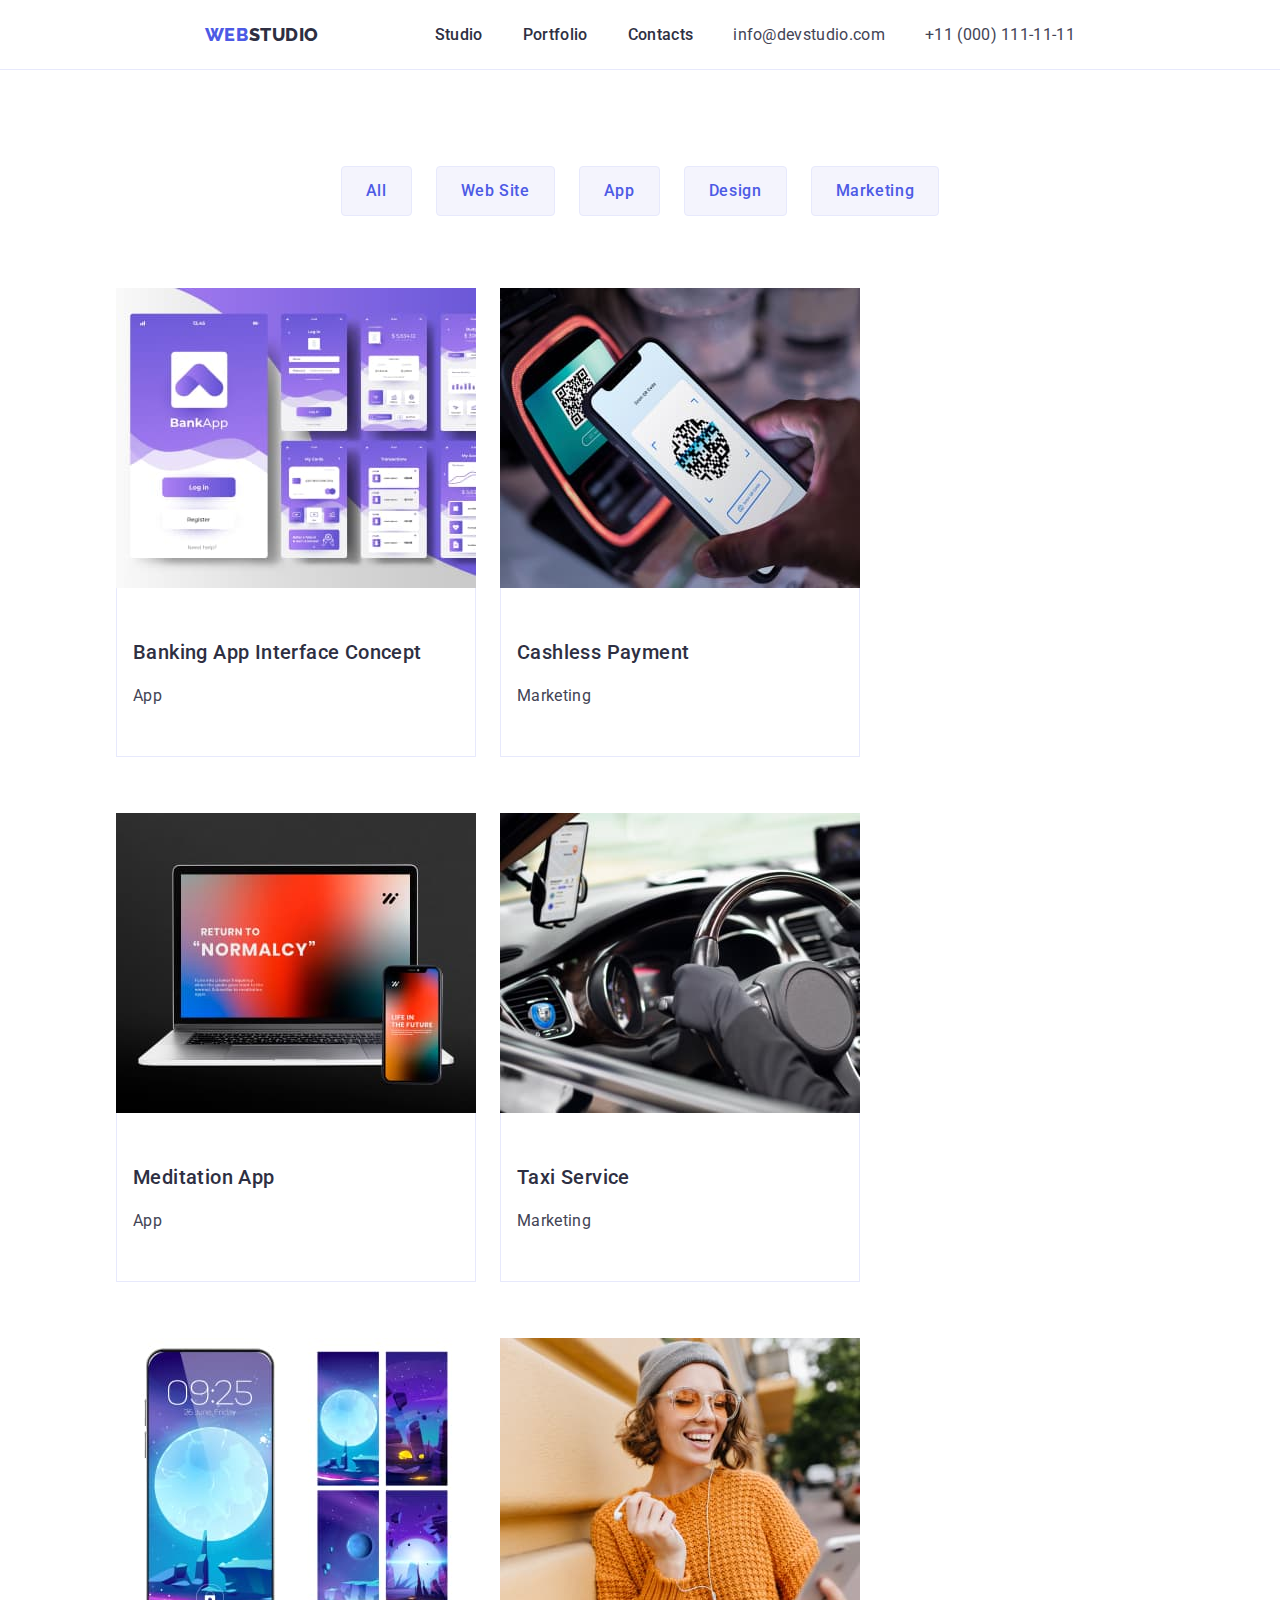
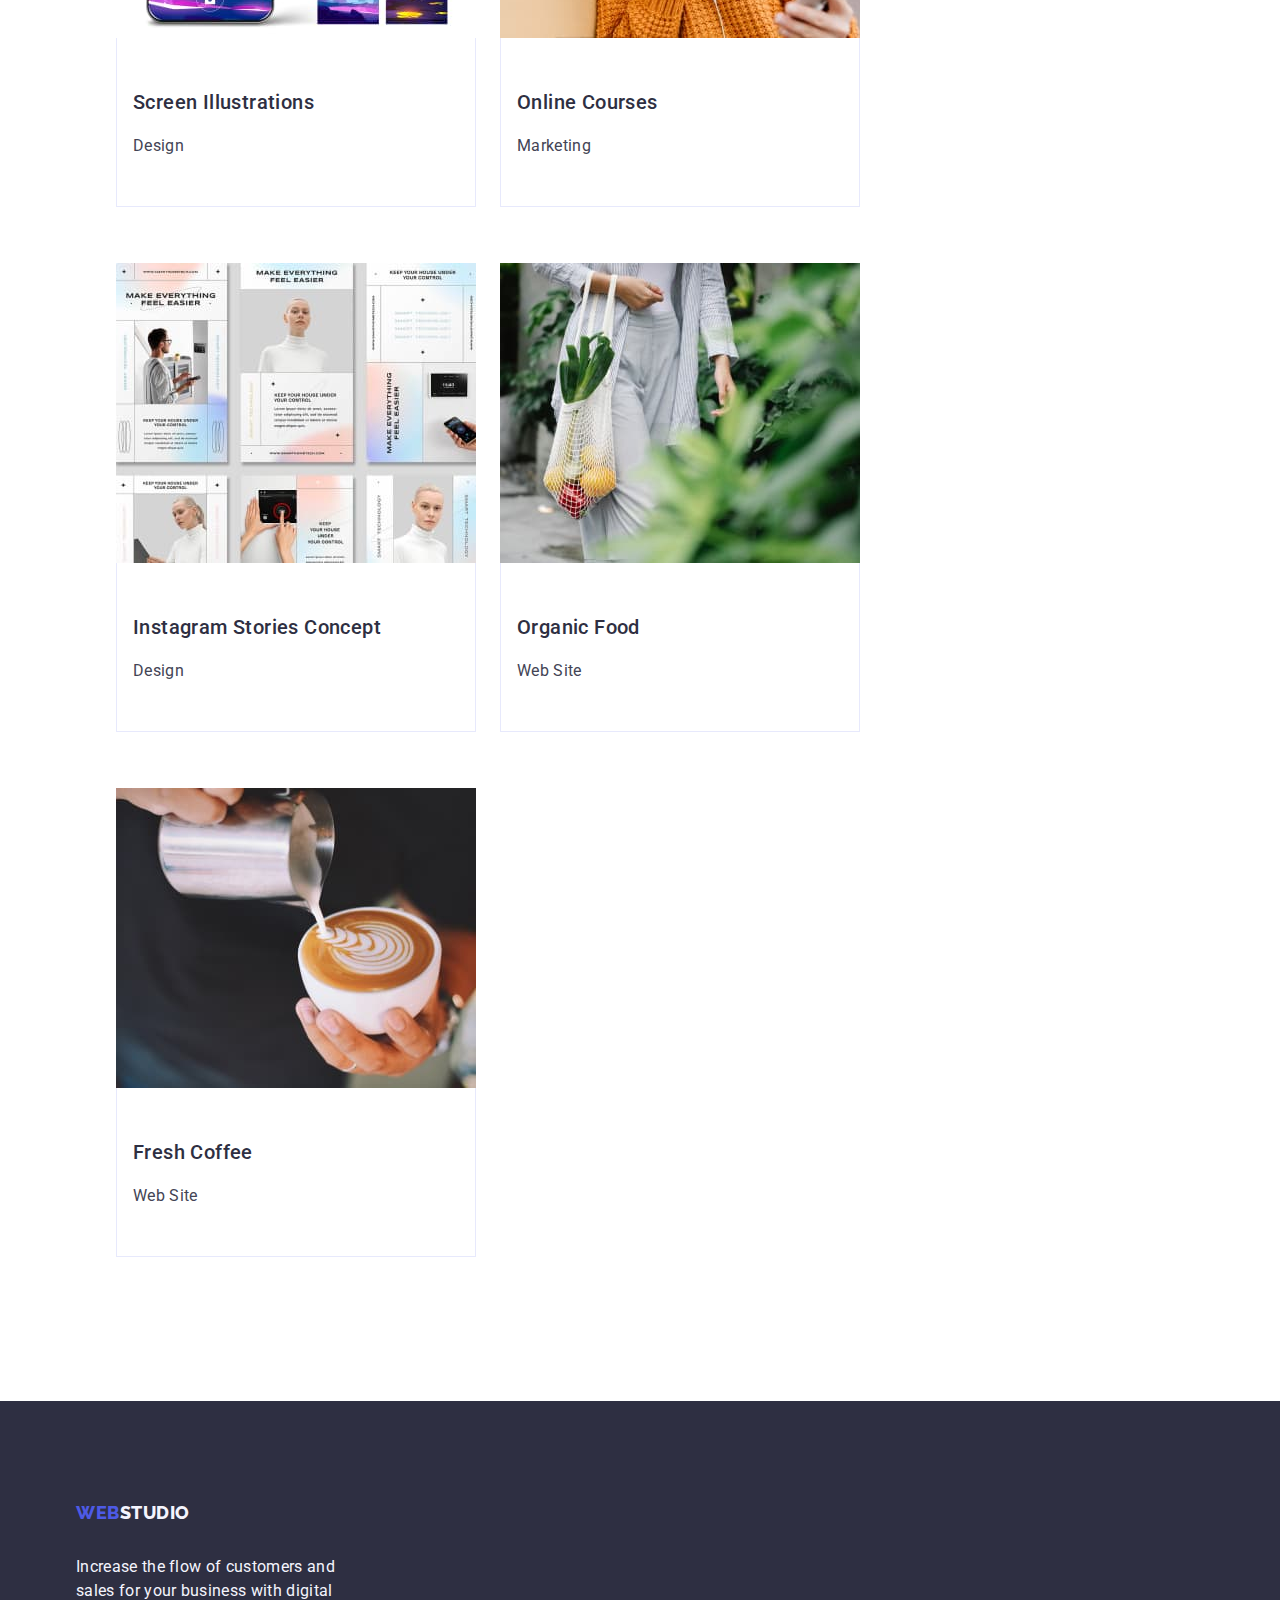
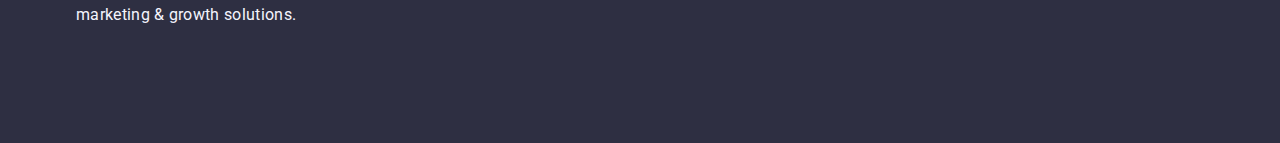
==== portfolio.html @ c35481bd "update portfolio" ====
<!DOCTYPE html>
<html lang="en">
  <head>
    <meta charset="UTF-8" />
    <meta name="viewport" content="width=device-width, initial-scale=1.0" />
    <title>Portfolio</title>
    <link rel="preconnect" href="https://fonts.googleapis.com" />
    <link rel="preconnect" href="https://fonts.gstatic.com" crossorigin />
    <link
      rel="stylesheet"
      href="https://cdnjs.cloudflare.com/ajax/libs/modern-normalize/1.0.0/modern-normalize.min.css"
    />
    <link
      href="https://fonts.googleapis.com/css2?family=Raleway:wght@800&family=Roboto:wght@400;500;700;900&display=swap"
      rel="stylesheet"
    />

    <link href="css/styles.css" rel="stylesheet" />
  </head>

  <body>
    <header class="header-container">
      <div class="header-position container">
        <nav class="nav">
          <a href="./index.html" class="logo">
            Web<span class="studio-highlight">Studio</span></a
          >

          <ul class="nav-menu">
            <li>
              <a class="nav-menu-link" href="./index.html">Studio</a>
            </li>
            <li>
              <a class="nav-menu-link" href="./portfolio.html">Portfolio</a>
            </li>
            <li>
              <a class="nav-menu-link" href="">Contacts</a>
            </li>
          </ul>

          <address>
            <ul class="nav-menu">
              <li>
                <a class="address-list" href="mailto:info@devstudio.com"
                  >info@devstudio.com</a
                >
              </li>
              <li class="nav-margin-right">
                <a class="address-list" href="tel:+110001111111"
                  >+11 (000) 111-11-11</a
                >
              </li>
            </ul>
          </address>
        </nav>
      </div>
    </header>

    <main class="background">
      <section class="section-portfolio">
        <div class="container">
          <h2 class="visually-hidden">...</h2>
          <ul class="nav-button">
            <li><button class="button-style" type="button">All</button></li>
            <li>
              <button class="button-style" type="button">Web Site</button>
            </li>
            <li><button class="button-style" type="button">App</button></li>
            <li><button class="button-style" type="button">Design</button></li>
            <li>
              <button class="button-style" type="button">Marketing</button>
            </li>
          </ul>

          <ul class="list">
            <li>
              
                <a class="link-decoration" href="">
                  <img
                    src="./images/bank_app.jpg"
                    width="360"
                    height="300"
                    alt="Bank aplications"
                  />
                  <div class="link-style">
                  <h3 class="photo-list-name">Banking App Interface Concept</h3>
                  <p class="photo-list-type">App</p>
                </a>
              </div>
            </li>

            <li>
              <a class="link-decoration" href="">
                  <img
                    src="./images/telefon.jpg"
                    width="360"
                    height="300"
                    alt="Payment by mobilephone"
                  />
                  <div class="link-style">
                  <h3 class="photo-list-name">Cashless Payment</h3>
                  <p class="photo-list-type">Marketing</p>
                
              </a>
            </div>
            </li>
            <li>
              <a class="link-decoration" href="">
                
                  <img
                    src="./images/laptop.jpg"
                    width="360"
                    height="300"
                    alt="Laptop
            and mobilephone"
                  />
                  <div class="link-style">
                  <h3 class="photo-list-name">Meditation App</h3>
                  <p class="photo-list-type">App</p>
                
              </a>
            </div>
            </li>
            <li>
              <a class="link-decoration" href="">
               
                  <img
                    src="./images/taxi.jpg"
                    width="360"
                    height="300"
                    alt="Car inside"
                  /> <div class="link-style">
                  <h3 class="photo-list-name">Taxi Service</h3>
                  <p class="photo-list-type">Marketing</p>
              
              </a>  </div>
            </li>
            <li>
              <a class="link-decoration" href="">
               
                  <img
                    src="./images/ekrany.jpg"
                    width="360"
                    height="300"
                    alt="Screens"
                  /> <div class="link-style">
                  <h3 class="photo-list-name">Screen Illustrations</h3>
                  <p class="photo-list-type">Design</p>
                
              </a></div>
            </li>
            <li>
              <a class="link-decoration" href="">
                
                  <img
                    src="./images/baba.jpg"
                    width="360"
                    height="300"
                    alt="Young women in orange sweater"
                  /><div class="link-style">
                  <h3 class="photo-list-name">Online Courses</h3>
                  <p class="photo-list-type">Marketing</p>
                
              </a></div>
            </li>
            <li>
              <a class="link-decoration" href="">
                
                  <img
                    src="./images/ludzie.jpg"
                    width="360"
                    height="300"
                    alt="People miniatures"
                  /><div class="link-style">
                  <h3 class="photo-list-name">Instagram Stories Concept</h3>
                  <p class="photo-list-type">Design</p>
                
              </a></div>
            </li>
            <li>
              <a class="link-decoration" href="">
                
                  <img
                    src="./images/zakupy.jpg"
                    width="360"
                    height="300"
                    alt="Organic food in the bag"
                  /><div class="link-style">
                  <h3 class="photo-list-name">Organic Food</h3>
                  <p class="photo-list-type">Web Site</p>
                
              </a></div>
            </li>
            <li>
              <a class="link-decoration" href="">
               
                  <img
                    src="./images/kawa.jpg"
                    width="360"
                    height="300"
                    alt="Coffee with milk"
                  /> <div class="link-style">
                  <h3 class="photo-list-name">Fresh Coffee</h3>
                  <p class="photo-list-type">Web Site</p>
                
              </a></div>
            </li>
          </ul>
        </div>
      </section>
    </main>

    <footer class="footer-container">
      <div class="container">
        <a href="./index.html" class="logo-footer">
          Web<span class="footer-highlight">Studio</span></a
        >
        <p class="footer-text">
          Increase the flow of customers and sales for your business with
          digital marketing & growth solutions.
        </p>
      </div>
    </footer>
  </body>
</html>
---- css/styles.css ----
:root {
  --color-iris: #4d5ae5;
  --color-ocean: #404bbf;
  --color-navyblue: #2e2f42;
  --color-slate: #434455;
  --color-white: white;
  --color-cloud: #f4f4fd;
}

*,
*::before,
*::after {
  box-sizing: border-box;
}

.visually-hidden {
  position: absolute;
  width: 1px;
  height: 1px;
  margin: -1px;
  border: 0;
  padding: 0;
  white-space: nowrap;
  clip-path: inset(100%);
  clip: rect(0 0 0 0);
  overflow: hidden;
}

img {
  display: block; max-width: 100%; height: auto;
}

.header-container {
  border-bottom: 1px solid #e7e9fc;
  background-color: var(--color-white);
}
}

.header-position {
  display: flex;
}

.container {
  padding: 0 15px;
  margin: 0 auto;
  max-width: 1158px;
}

.nav {
  margin: 0 auto;
  display: flex;
  justify-content: center;
  align-items: center;
}

.nav-menu {
  list-style: none;
  display: flex;
  gap: 40px;
}
.nav-margin-right {
  margin-right: 0;
}

.nav-menu-link {
  color: var(--color-navyblue);
  font-size: 16px;
  font-weight: 500;
  line-height: 1.5;
  letter-spacing: 0.02em;
  padding: 24px 0;
  text-decoration: none;
}

.nav-menu-link:hover {
  color: var(--color-ocean);
}

.nav-menu-link:focus {
  color: var(--color-ocean);
}

.logo {
  font-family: Raleway, sans-serif;
  font-size: 18px;
  font-weight: 800;
  line-height: 1.17;
  letter-spacing: 0.03em;
  color: var(--color-iris);
  text-transform: uppercase;
  margin-right: 76px;
  padding-top: 24px;
  padding-bottom: 24px;
  display: flex;
  text-decoration: none;
}

.logo .studio-highlight {
  color: var(--color-navyblue);
}

.header-list {
  font-size: 20px;
  font-weight: 500;
  color: var(--color-navyblue);
  line-height: 1.2;
  letter-spacing: 0.02em;
  margin-bottom: 8px;
}

.header-list-type {
  font-size: 16px;
  font-weight: 400;
  line-height: 1.5;
  letter-spacing: 0.02em;
  color: var(--color-slate);
}

.address-list {
  color: var(--color-slate);
  font-style: normal;
  font-size: 16px;
  font-weight: 400;
  line-height: 1.5;
  letter-spacing: 0.02em;
  text-decoration: none;
  gap: 40px;
}

.address-list:hover {
  color: var(--color-ocean);
}
.address-list:focus {
  color: var(--color-ocean);
}

.section-container {
  background-color: var(--color-navyblue);
  padding: 188px 0;
}

.header-index {
  color: var(--WHITE, #fff);
  text-align: center;
  font-size: 56px;
  line-height: 1.07;
  letter-spacing: 0.02em;
  max-width: 496px;
  margin: 0 auto;
  padding-bottom: 48px;
}

.button-header {
  color: var(--color-white);
  font-family: "Roboto", sans-serif;
  font-size: 16px;
  font-weight: 500;
  line-height: 1.5;
  letter-spacing: 0.04em;
  background-color: var(--color-iris);
  cursor: pointer;
  display: block;
  justify-content: center;
  min-width: 169px;
  height: 56px;
  border: none;
  border-radius: 4px;
  margin: 0 636px;
}

.button-header:hover {
  background-color: var(--color-ocean);
}

.button-header:focus {
  background-color: var(--color-ocean);
}

button {
  cursor: pointer;
  border: none;
  border-radius: 4px;
}

.nav-button {
  display: flex;
  list-style: none;
  margin: 0;
  padding-left: 0;
  justify-content: center;
  gap: 24px;
  margin-bottom: 72px;
}

.button-style {
  font-family: "Roboto", sans-serif;
  font-weight: 500;
  font-size: 16px;
  line-height: 1.5;
  letter-spacing: 0.04em;
  color: var(--color-iris);
  background: var(--color-cloud);
  cursor: pointer;
  padding: 12px 24px;
  border: 1px solid #e7e9fc;

}

button:hover {
  background: var(--color-ocean);
  color: var(--color-white);
  border: 1px solid transparent;
}

button:focus {
  background: var(--color-ocean);
  color: var(--color-white);
  border: 1px solid transparent;
}

.section {
  padding: 120px 0;
}

.list-wrapper {
  display: flex;
  list-style: none;
  gap: 24px;
}

.list-style {
  flex-basis: calc((100% - 72px) / 4));
}

body {
  font-family: "Roboto", sans-serif;
  color: #434455;
  line-height: 1.6;
  background-color: var(--color-white);
}

.background {
  background-color: var(--color-white);
}

.section-tree {
  padding-bottom: 120px;
}

.title-style {
  font-size: 36px;
  font-weight: 700;
  line-height: 1.11;
  letter-spacing: 0.02em;
  color: var(--color-navyblue);
  text-transform: capitalize;
  margin-bottom: 72px;
}

.photo-item {
  flex-basis: calc((100% - 3 * 16px) / 3));
}

.location {
  text-align: center;
}

.section-four {
  background-color: var(--color-cloud);
  padding-top: 120px; 
  padding-bottom: 120px;
}

.section-list-style {
  background-color: var(--color-white);
  flex-basis: calc((100% - 3 * 24px) / 4);
  border-radius: 0px 0px 4px 4px;
}

.header-list-wrapper {
  padding-top: 32px; 
  padding-bottom: 32px; 
  padding-left: 16px; 
  padding-right: 16px;
}

.name-list {
  font-size: 20px;
  font-weight: 500;
  color: var(--color-navyblue);
  line-height: 1.2;
  letter-spacing: 0.02em;
  text-align: center;
  margin-bottom: 8px; 
}

.position-name {
  font-size: 16px;
  font-weight: 400;
  line-height: 1.5;
  letter-spacing: 0.02em;
  color: var(--color-slate);
  text-align: center;
}

.photo-list-name {
  font-size: 20px;
  font-weight: 500;
  line-height: 1.2;
  letter-spacing: 0.02em;
  color: var(--color-navyblue);
}

.photo-list-type {
  font-family: Roboto;
  font-size: 16px;
  font-weight: 400;
  line-height: 1.5;
  color: var(--color-slate);
  letter-spacing: 0.02em;
}

.section-portfolio {
  padding-top: 96px; 
  padding-bottom: 120px;
}

.link-decoration {
  text-decoration: none;
}

.list {
  display: flex;
  flex-wrap: wrap;
  flex-basis: calc(33.33% - 20px);
  column-gap: 24px;
  row-gap: 48px; 
  list-style: none;
}

.list-style-portfolio {
  
}

.link-style {
  padding: 32px 16px;
  border: 1px solid #e7e9fc;
  border-top: none;
  margin-bottom: 8px;
}

.footer-container {
  padding: 100px 0;
  background: var(--color-navyblue);
}

.logo-footer {
  font-family: Raleway, sans-serif;
  font-size: 18px;
  font-weight: 800;
  line-height: 1.17;
  letter-spacing: 0.03em;
  color: var(--color-iris);
  text-transform: uppercase;
  margin-bottom: 16px;
  display: inline-block;
  text-decoration: none;
}
.footer-highlight {
  color: var(--color-cloud);
}

.footer-text {
  color: var(--color-cloud);
  font-size: 16px;
  font-weight: 400;
  line-height: 1.5;
  letter-spacing: 0.02em;
  max-width: 264px;
}
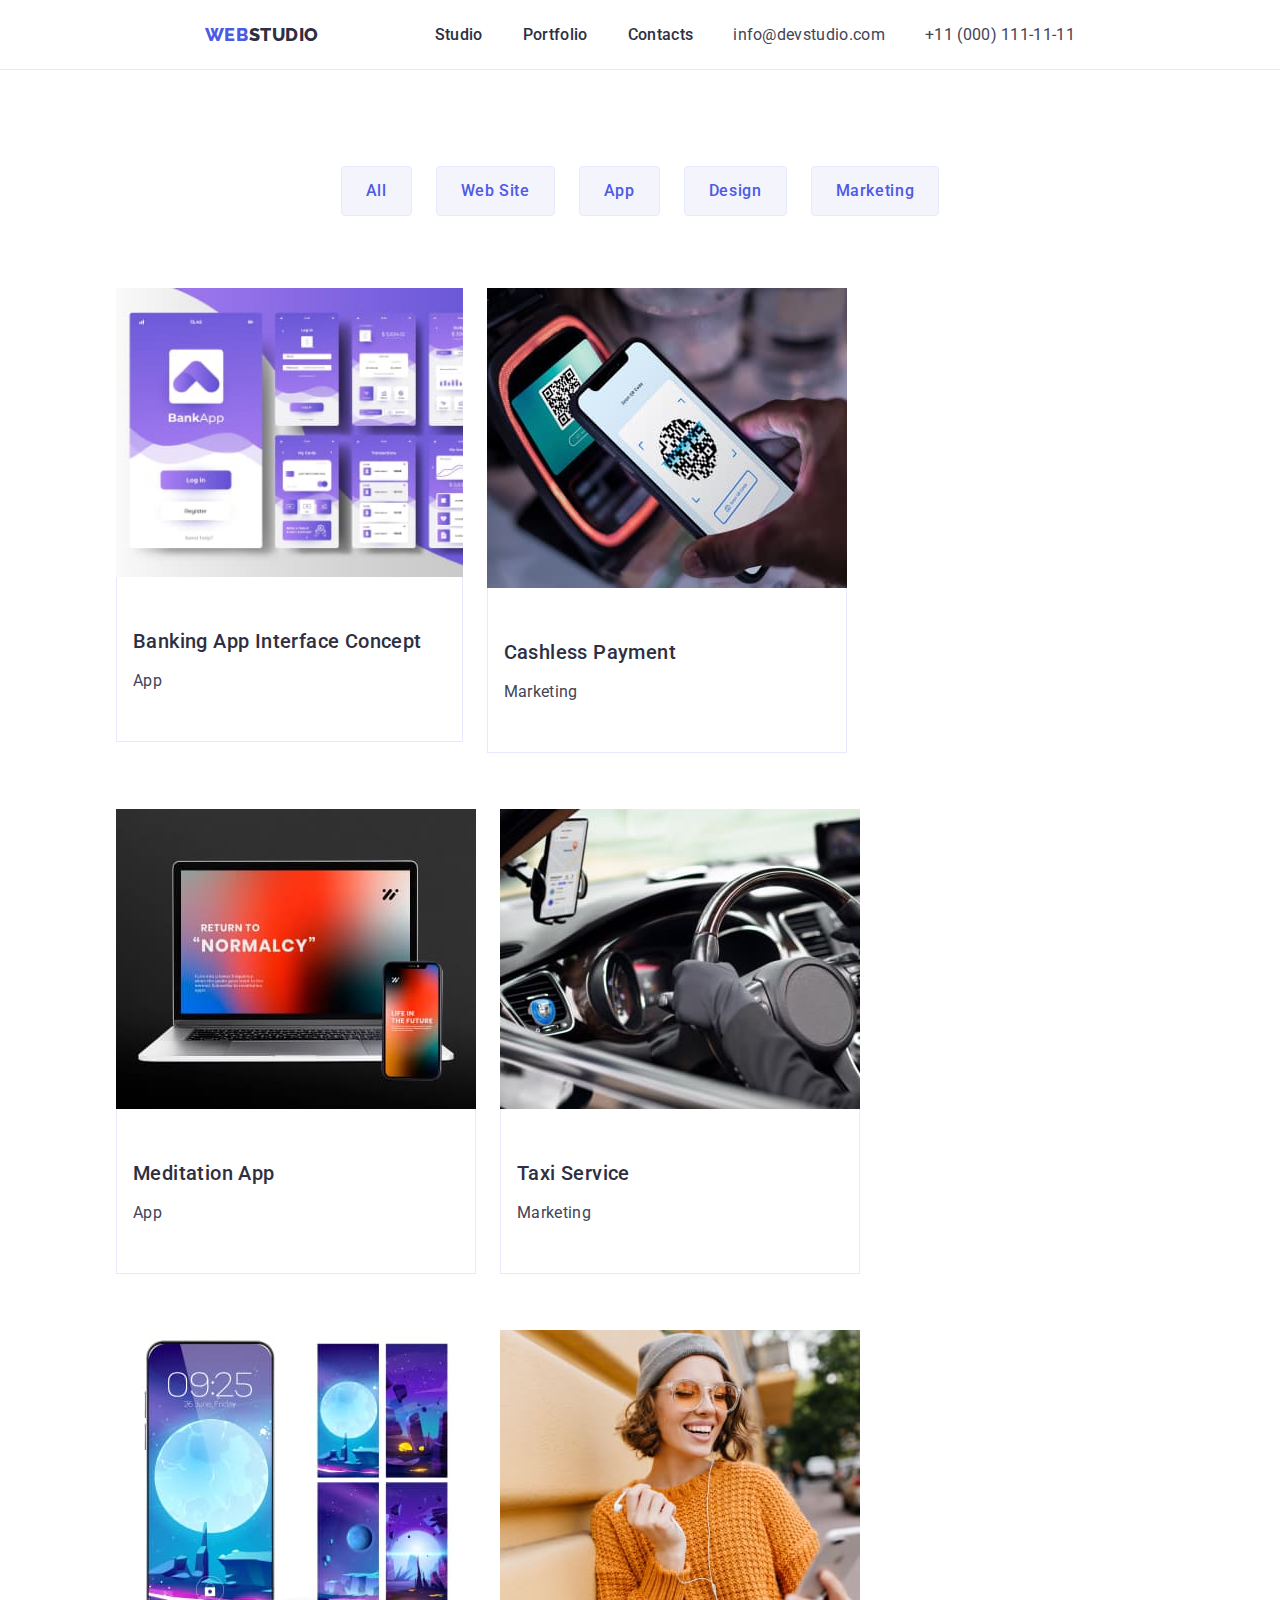
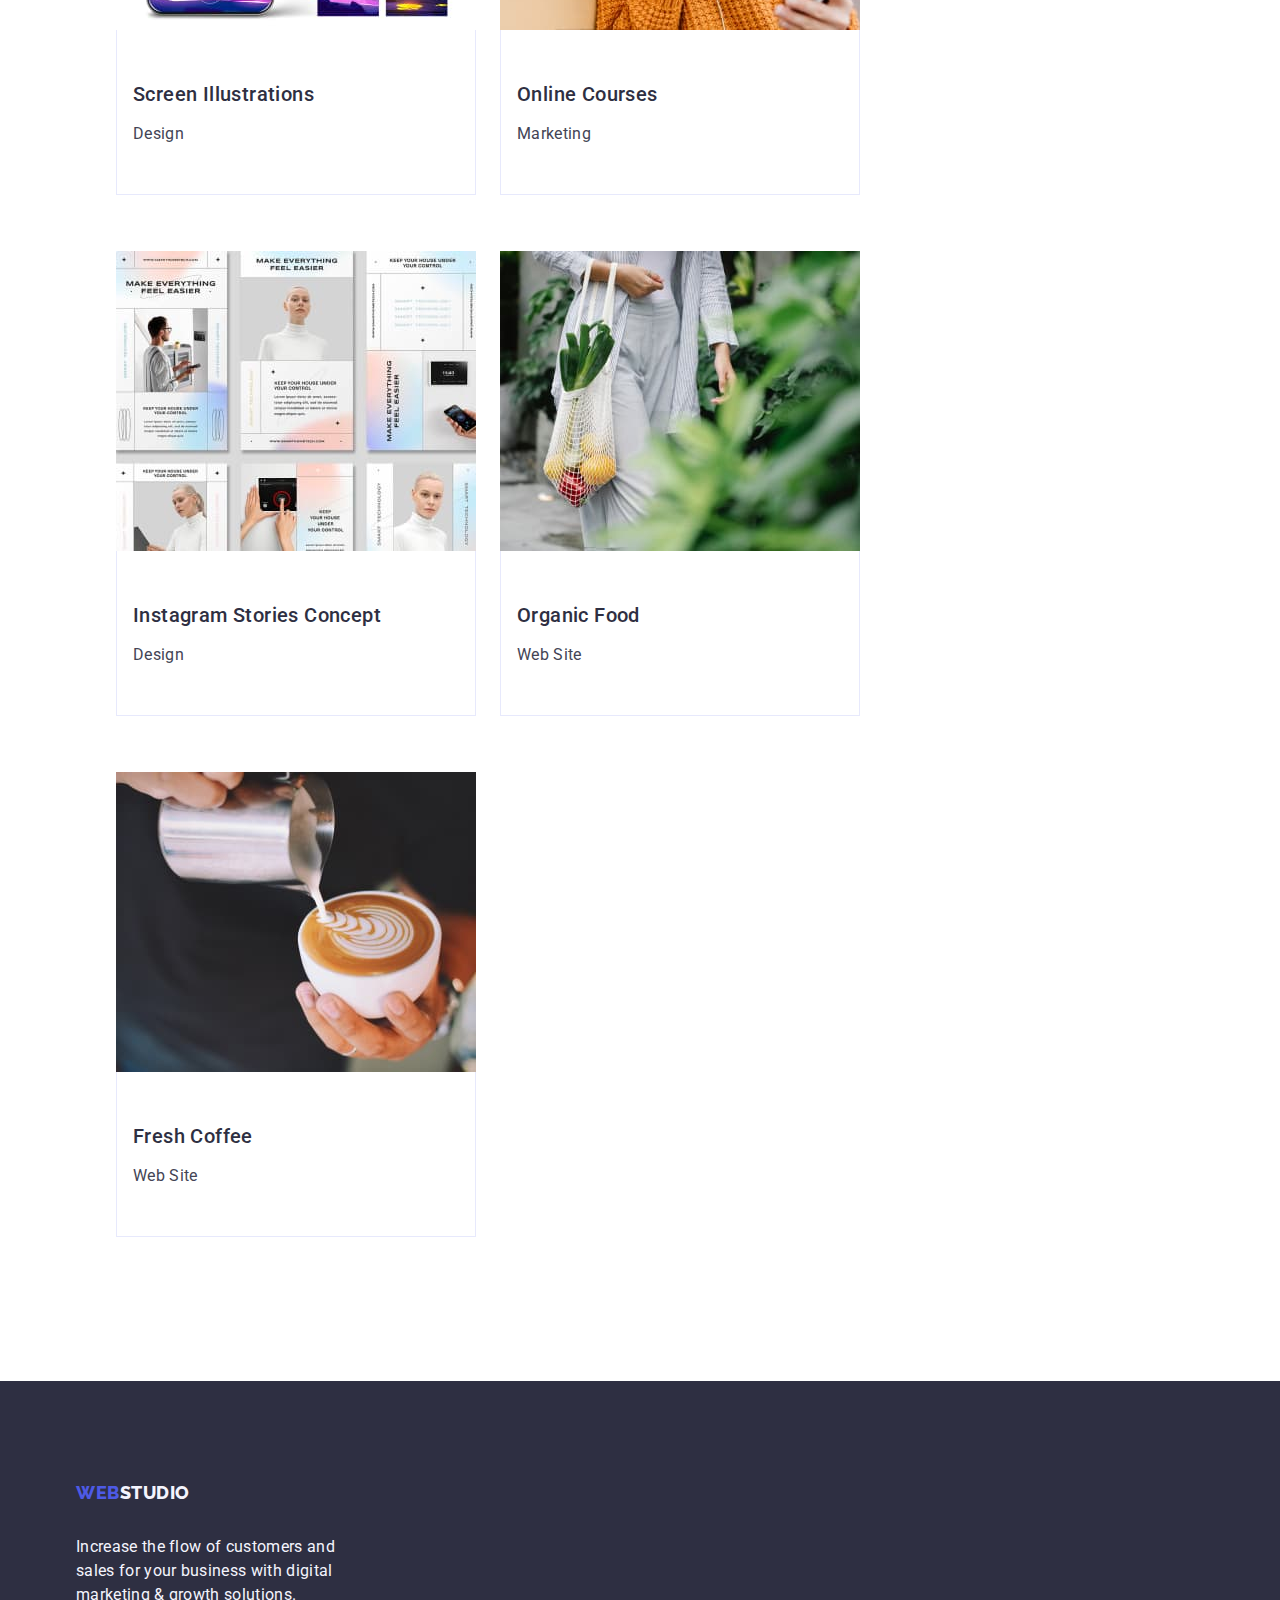
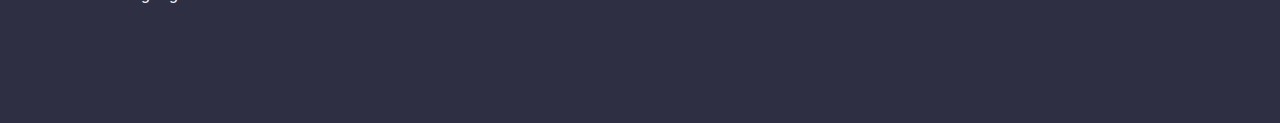
==== commit 4ccf5f8f: "update portfolo" ====
--- a/portfolio.html
+++ b/portfolio.html
@@ -73,7 +73,7 @@
           </ul>
 
           <ul class="list">
-            <li>
+            <li class="list-style-portfolio">
               
                 <a class="link-decoration" href="">
                   <img
@@ -84,9 +84,9 @@
                   />
                   <div class="link-style">
                   <h3 class="photo-list-name">Banking App Interface Concept</h3>
-                  <p class="photo-list-type">App</p>
+                  <p class="photo-list-type">App</p> </div>
                 </a>
-              </div>
+             
             </li>
 
             <li>
--- a/css/styles.css
+++ b/css/styles.css
@@ -309,6 +309,7 @@
   line-height: 1.2;
   letter-spacing: 0.02em;
   color: var(--color-navyblue);
+  margin-bottom: 8px;
 }
 
 .photo-list-type {
@@ -332,14 +333,14 @@
 .list {
   display: flex;
   flex-wrap: wrap;
-  flex-basis: calc(33.33% - 20px);
+  
   column-gap: 24px;
   row-gap: 48px; 
   list-style: none;
 }
 
 .list-style-portfolio {
-  
+  flex-basis: calc((100% - 48px) / 3); 
 }
 
 .link-style {
@@ -347,6 +348,8 @@
   border: 1px solid #e7e9fc;
   border-top: none;
   margin-bottom: 8px;
+  max-width: 100%;
+  height: auto;
 }
 
 .footer-container {
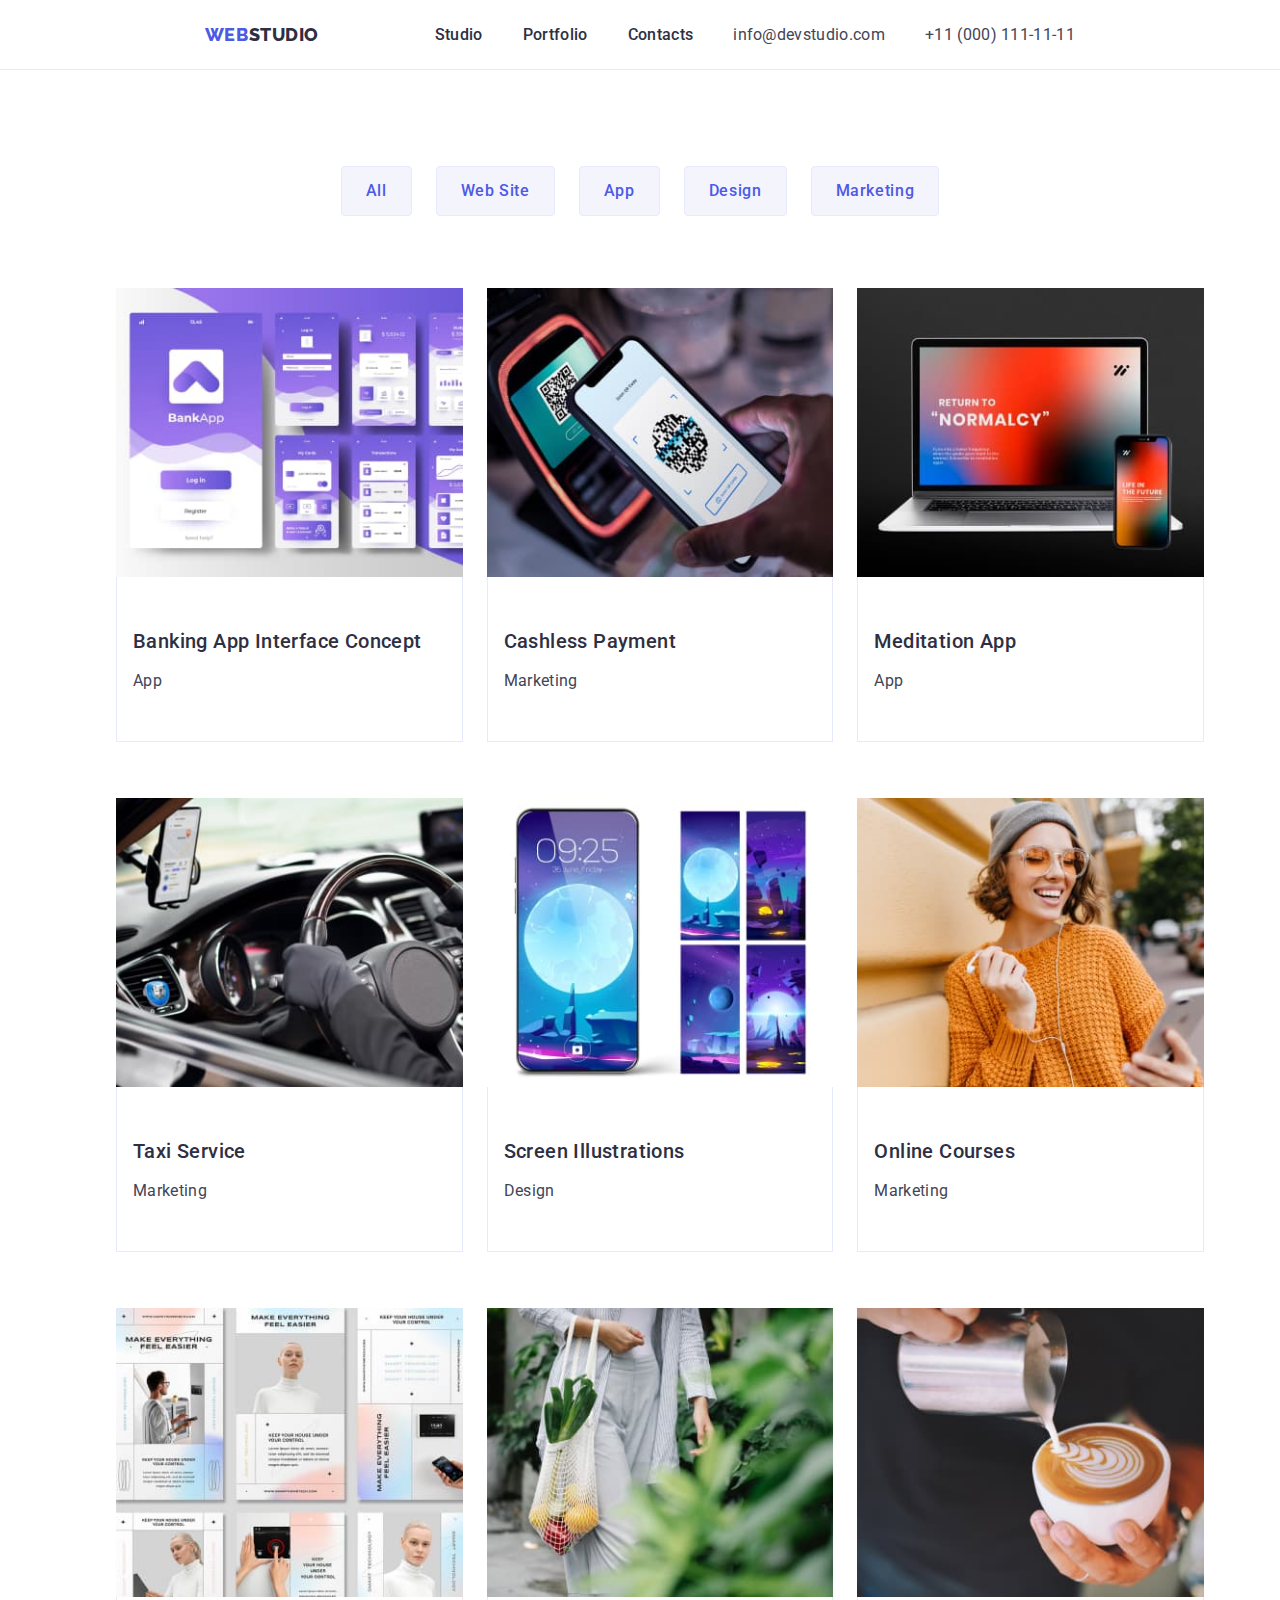
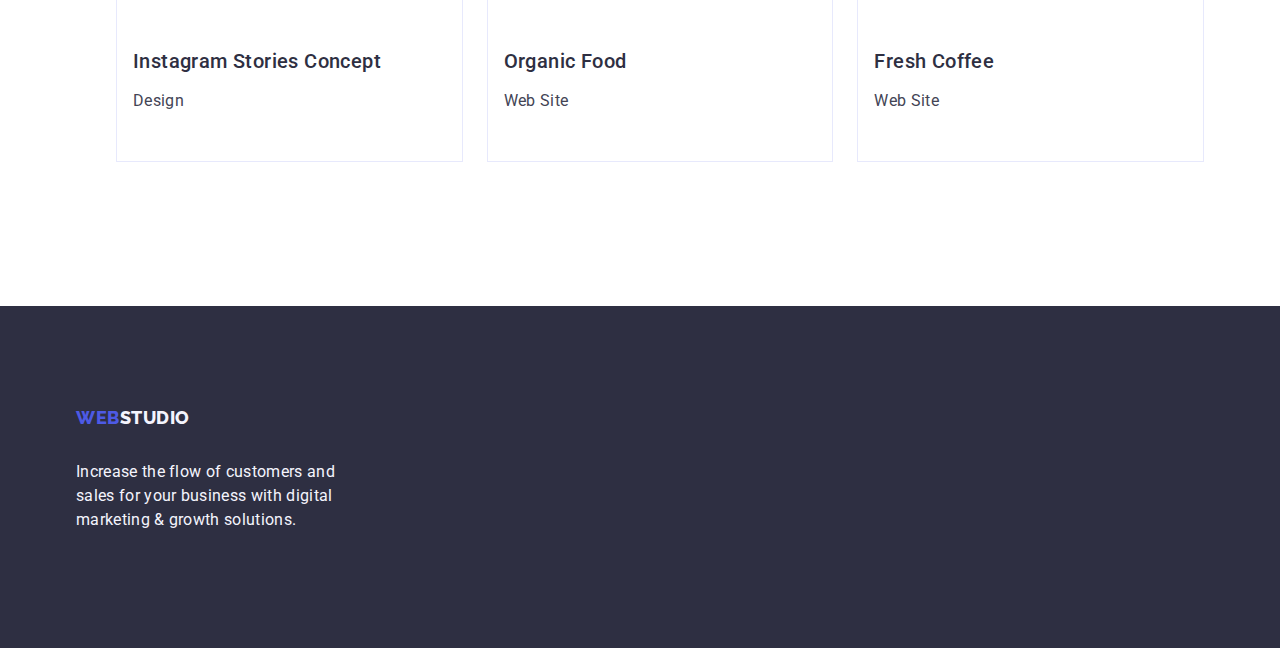
==== commit bb8bb137: "update portfolio main" ====
--- a/portfolio.html
+++ b/portfolio.html
@@ -74,136 +74,132 @@
 
           <ul class="list">
             <li class="list-style-portfolio">
-              
-                <a class="link-decoration" href="">
-                  <img
-                    src="./images/bank_app.jpg"
-                    width="360"
-                    height="300"
-                    alt="Bank aplications"
-                  />
-                  <div class="link-style">
+              <a class="link-decoration" href="">
+                <img
+                  src="./images/bank_app.jpg"
+                  width="360"
+                  height="300"
+                  alt="Bank aplications"
+                />
+                <div class="link-style">
                   <h3 class="photo-list-name">Banking App Interface Concept</h3>
-                  <p class="photo-list-type">App</p> </div>
-                </a>
-             
-            </li>
-
-            <li>
-              <a class="link-decoration" href="">
-                  <img
-                    src="./images/telefon.jpg"
-                    width="360"
-                    height="300"
-                    alt="Payment by mobilephone"
-                  />
-                  <div class="link-style">
+                  <p class="photo-list-type">App</p>
+                </div>
+              </a>
+            </li>
+
+            <li class="list-style-portfolio">
+              <a class="link-decoration" href="">
+                <img
+                  src="./images/telefon.jpg"
+                  width="360"
+                  height="300"
+                  alt="Payment by mobilephone"
+                />
+                <div class="link-style">
                   <h3 class="photo-list-name">Cashless Payment</h3>
                   <p class="photo-list-type">Marketing</p>
-                
-              </a>
-            </div>
-            </li>
-            <li>
-              <a class="link-decoration" href="">
-                
-                  <img
-                    src="./images/laptop.jpg"
-                    width="360"
-                    height="300"
-                    alt="Laptop
+                </div>
+              </a>
+            </li>
+            <li class="list-style-portfolio">
+              <a class="link-decoration" href="">
+                <img
+                  src="./images/laptop.jpg"
+                  width="360"
+                  height="300"
+                  alt="Laptop
             and mobilephone"
-                  />
-                  <div class="link-style">
+                />
+                <div class="link-style">
                   <h3 class="photo-list-name">Meditation App</h3>
                   <p class="photo-list-type">App</p>
-                
-              </a>
-            </div>
-            </li>
-            <li>
-              <a class="link-decoration" href="">
-               
-                  <img
-                    src="./images/taxi.jpg"
-                    width="360"
-                    height="300"
-                    alt="Car inside"
-                  /> <div class="link-style">
+                </div>
+              </a>
+            </li>
+            <li class="list-style-portfolio">
+              <a class="link-decoration" href="">
+                <img
+                  src="./images/taxi.jpg"
+                  width="360"
+                  height="300"
+                  alt="Car inside"
+                />
+                <div class="link-style">
                   <h3 class="photo-list-name">Taxi Service</h3>
                   <p class="photo-list-type">Marketing</p>
-              
-              </a>  </div>
-            </li>
-            <li>
-              <a class="link-decoration" href="">
-               
-                  <img
-                    src="./images/ekrany.jpg"
-                    width="360"
-                    height="300"
-                    alt="Screens"
-                  /> <div class="link-style">
+                </div>
+              </a>
+            </li>
+            <li class="list-style-portfolio">
+              <a class="link-decoration" href="">
+                <img
+                  src="./images/ekrany.jpg"
+                  width="360"
+                  height="300"
+                  alt="Screens"
+                />
+                <div class="link-style">
                   <h3 class="photo-list-name">Screen Illustrations</h3>
                   <p class="photo-list-type">Design</p>
-                
-              </a></div>
-            </li>
-            <li>
-              <a class="link-decoration" href="">
-                
-                  <img
-                    src="./images/baba.jpg"
-                    width="360"
-                    height="300"
-                    alt="Young women in orange sweater"
-                  /><div class="link-style">
+                </div>
+              </a>
+            </li>
+            <li class="list-style-portfolio">
+              <a class="link-decoration" href="">
+                <img
+                  src="./images/baba.jpg"
+                  width="360"
+                  height="300"
+                  alt="Young women in orange sweater"
+                />
+                <div class="link-style">
                   <h3 class="photo-list-name">Online Courses</h3>
                   <p class="photo-list-type">Marketing</p>
-                
-              </a></div>
-            </li>
-            <li>
-              <a class="link-decoration" href="">
-                
-                  <img
-                    src="./images/ludzie.jpg"
-                    width="360"
-                    height="300"
-                    alt="People miniatures"
-                  /><div class="link-style">
+                </div>
+              </a>
+            </li>
+            <li class="list-style-portfolio">
+              <a class="link-decoration" href="">
+                <img
+                  src="./images/ludzie.jpg"
+                  width="360"
+                  height="300"
+                  alt="People miniatures"
+                />
+                <div class="link-style">
                   <h3 class="photo-list-name">Instagram Stories Concept</h3>
                   <p class="photo-list-type">Design</p>
-                
-              </a></div>
-            </li>
-            <li>
-              <a class="link-decoration" href="">
-                
-                  <img
-                    src="./images/zakupy.jpg"
-                    width="360"
-                    height="300"
-                    alt="Organic food in the bag"
-                  /><div class="link-style">
+                </div>
+              </a>
+            </li>
+            <li class="list-style-portfolio">
+              <a class="link-decoration" href="">
+                <img
+                  src="./images/zakupy.jpg"
+                  width="360"
+                  height="300"
+                  alt="Organic food in the bag"
+                />
+                <div class="link-style">
                   <h3 class="photo-list-name">Organic Food</h3>
                   <p class="photo-list-type">Web Site</p>
-                
-              </a></div>
-            </li>
-            <li>
-              <a class="link-decoration" href="">
-               
-                  <img
-                    src="./images/kawa.jpg"
-                    width="360"
-                    height="300"
-                    alt="Coffee with milk"
-                  /> <div class="link-style">
+                </div>
+              </a>
+            </li>
+            <li class="list-style-portfolio">
+              <a class="link-decoration" href="">
+                <img
+                  src="./images/kawa.jpg"
+                  width="360"
+                  height="300"
+                  alt="Coffee with milk"
+                />
+                <div class="link-style">
                   <h3 class="photo-list-name">Fresh Coffee</h3>
                   <p class="photo-list-type">Web Site</p>
-                
-              </a></div>
+                </div>
+              </a>
             </li>
           </ul>
         </div>
--- a/css/styles.css
+++ b/css/styles.css
@@ -333,7 +333,6 @@
 .list {
   display: flex;
   flex-wrap: wrap;
-  
   column-gap: 24px;
   row-gap: 48px; 
   list-style: none;
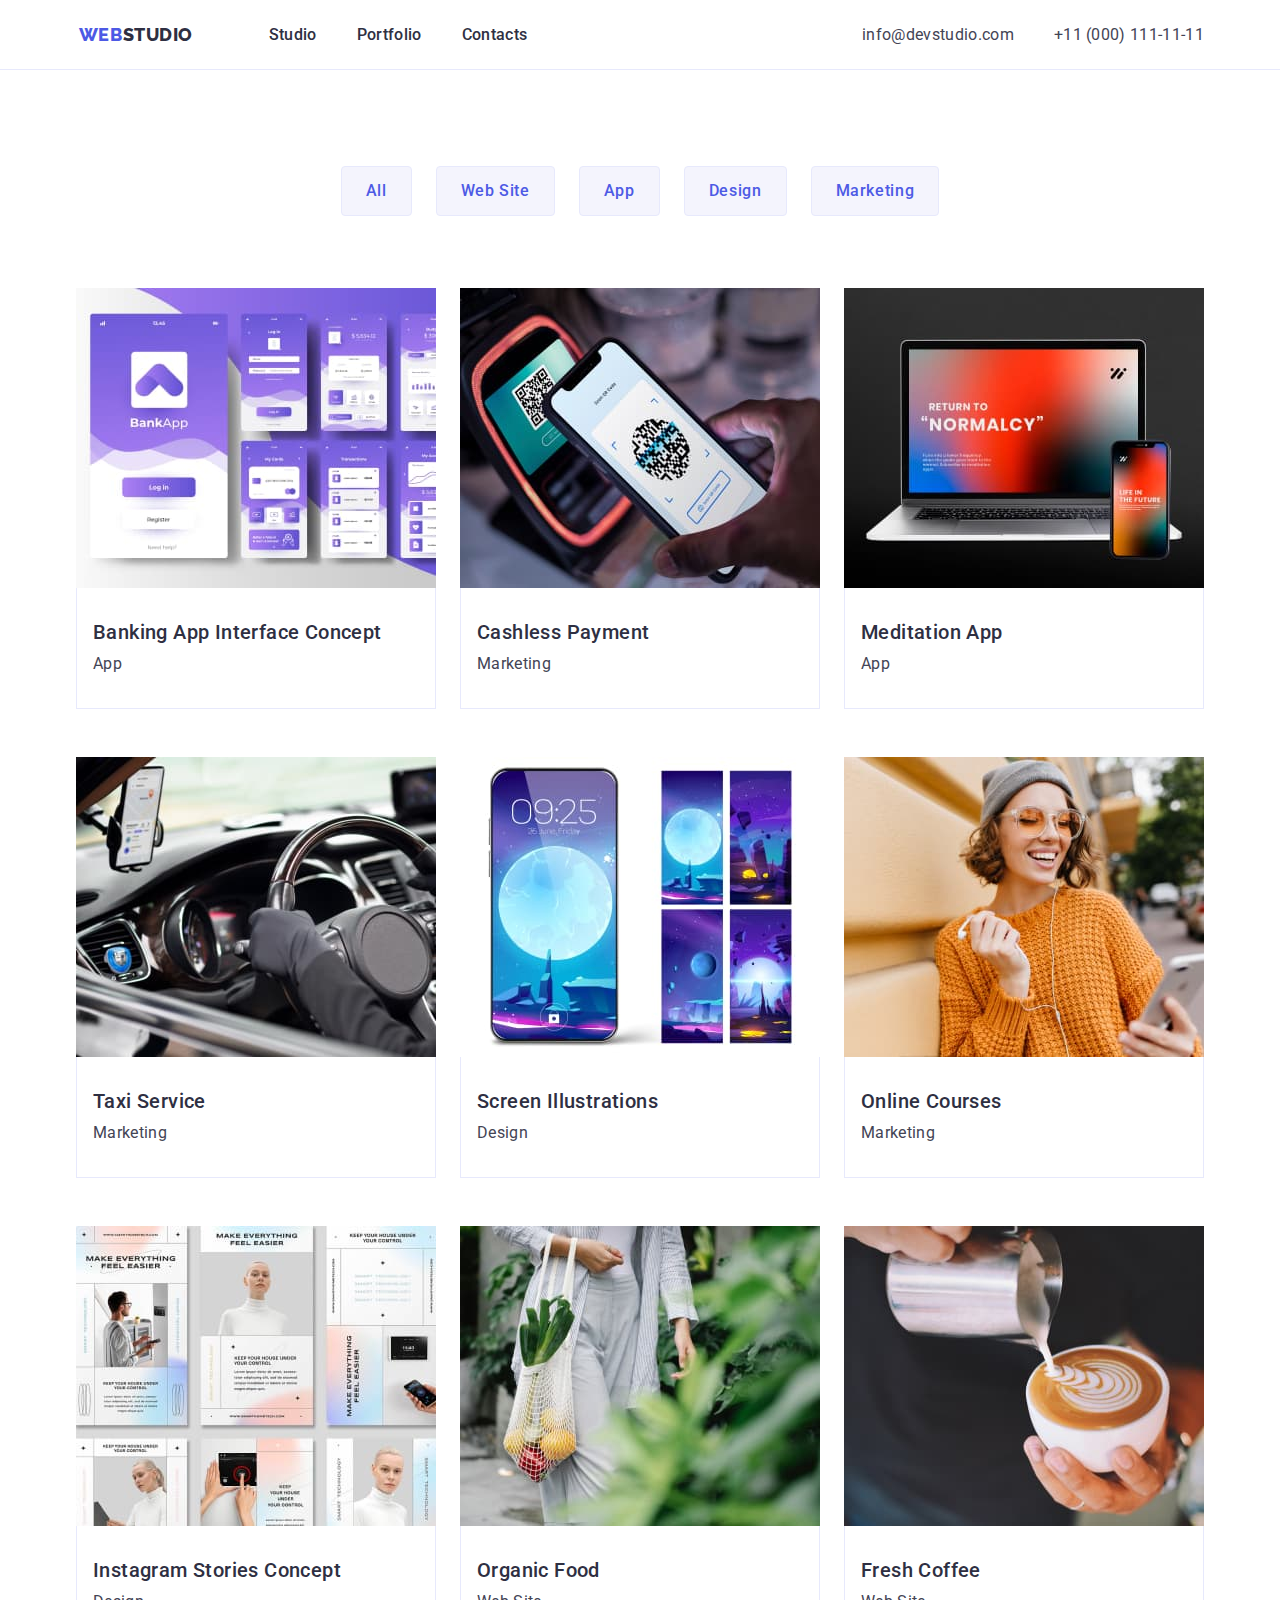
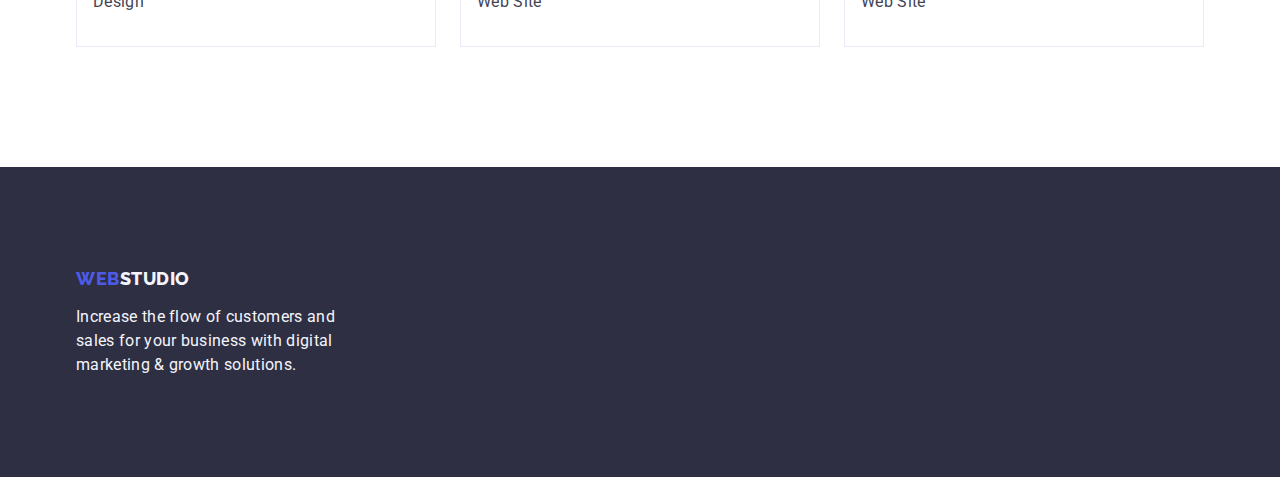
==== commit 315b5d46: "update section 2" ====
--- a/portfolio.html
+++ b/portfolio.html
@@ -37,22 +37,22 @@
               <a class="nav-menu-link" href="">Contacts</a>
             </li>
           </ul>
-
-          <address>
-            <ul class="nav-menu">
-              <li>
-                <a class="address-list" href="mailto:info@devstudio.com"
-                  >info@devstudio.com</a
-                >
-              </li>
-              <li class="nav-margin-right">
-                <a class="address-list" href="tel:+110001111111"
-                  >+11 (000) 111-11-11</a
-                >
-              </li>
-            </ul>
-          </address>
         </nav>
+
+        <address>
+          <ul class="contact-list">
+            <li>
+              <a class="contact-link" href="mailto:info@devstudio.com"
+                >info@devstudio.com</a
+              >
+            </li>
+            <li>
+              <a class="contact-link" href="tel:+110001111111"
+                >+11 (000) 111-11-11</a
+              >
+            </li>
+          </ul>
+        </address>
       </div>
     </header>
 
@@ -197,6 +197,7 @@
                 />
                 <div class="link-style">
                   <h3 class="photo-list-name">Fresh Coffee</h3>
+
                   <p class="photo-list-type">Web Site</p>
                 </div>
               </a>
--- a/css/styles.css
+++ b/css/styles.css
@@ -7,10 +7,10 @@
   --color-cloud: #f4f4fd;
 }
 
-*,
-*::before,
-*::after {
+* {
   box-sizing: border-box;
+  margin: 0;
+  padding: 0;
 }
 
 .visually-hidden {
@@ -34,10 +34,11 @@
   border-bottom: 1px solid #e7e9fc;
   background-color: var(--color-white);
 }
-}
 
 .header-position {
   display: flex;
+  
+  align-items: center;
 }
 
 .container {
@@ -49,7 +50,7 @@
 .nav {
   margin: 0 auto;
   display: flex;
-  justify-content: center;
+  
   align-items: center;
 }
 
@@ -57,9 +58,7 @@
   list-style: none;
   display: flex;
   gap: 40px;
-}
-.nav-margin-right {
-  margin-right: 0;
+  margin-right: 332px;
 }
 
 .nav-menu-link {
@@ -116,7 +115,13 @@
   color: var(--color-slate);
 }
 
-.address-list {
+.contact-list {
+  display: flex;
+  gap: 40px;
+  list-style: none;
+}
+
+.contact-link {
   color: var(--color-slate);
   font-style: normal;
   font-size: 16px;
@@ -124,13 +129,12 @@
   line-height: 1.5;
   letter-spacing: 0.02em;
   text-decoration: none;
-  gap: 40px;
-}
-
-.address-list:hover {
+}
+
+.contact-link:hover {
   color: var(--color-ocean);
 }
-.address-list:focus {
+.contact-link:focus {
   color: var(--color-ocean);
 }
 
@@ -229,7 +233,7 @@
 }
 
 .list-style {
-  flex-basis: calc((100% - 72px) / 4));
+  flex-basis: calc((100% - 72px) / 4);
 }
 
 body {
@@ -278,10 +282,7 @@
 }
 
 .header-list-wrapper {
-  padding-top: 32px; 
-  padding-bottom: 32px; 
-  padding-left: 16px; 
-  padding-right: 16px;
+  padding: 32px 0px;
 }
 
 .name-list {
@@ -336,6 +337,7 @@
   column-gap: 24px;
   row-gap: 48px; 
   list-style: none;
+  flex-basis: calc((100% - 48px) / 3);
 }
 
 .list-style-portfolio {
@@ -346,7 +348,7 @@
   padding: 32px 16px;
   border: 1px solid #e7e9fc;
   border-top: none;
-  margin-bottom: 8px;
+  
   max-width: 100%;
   height: auto;
 }
